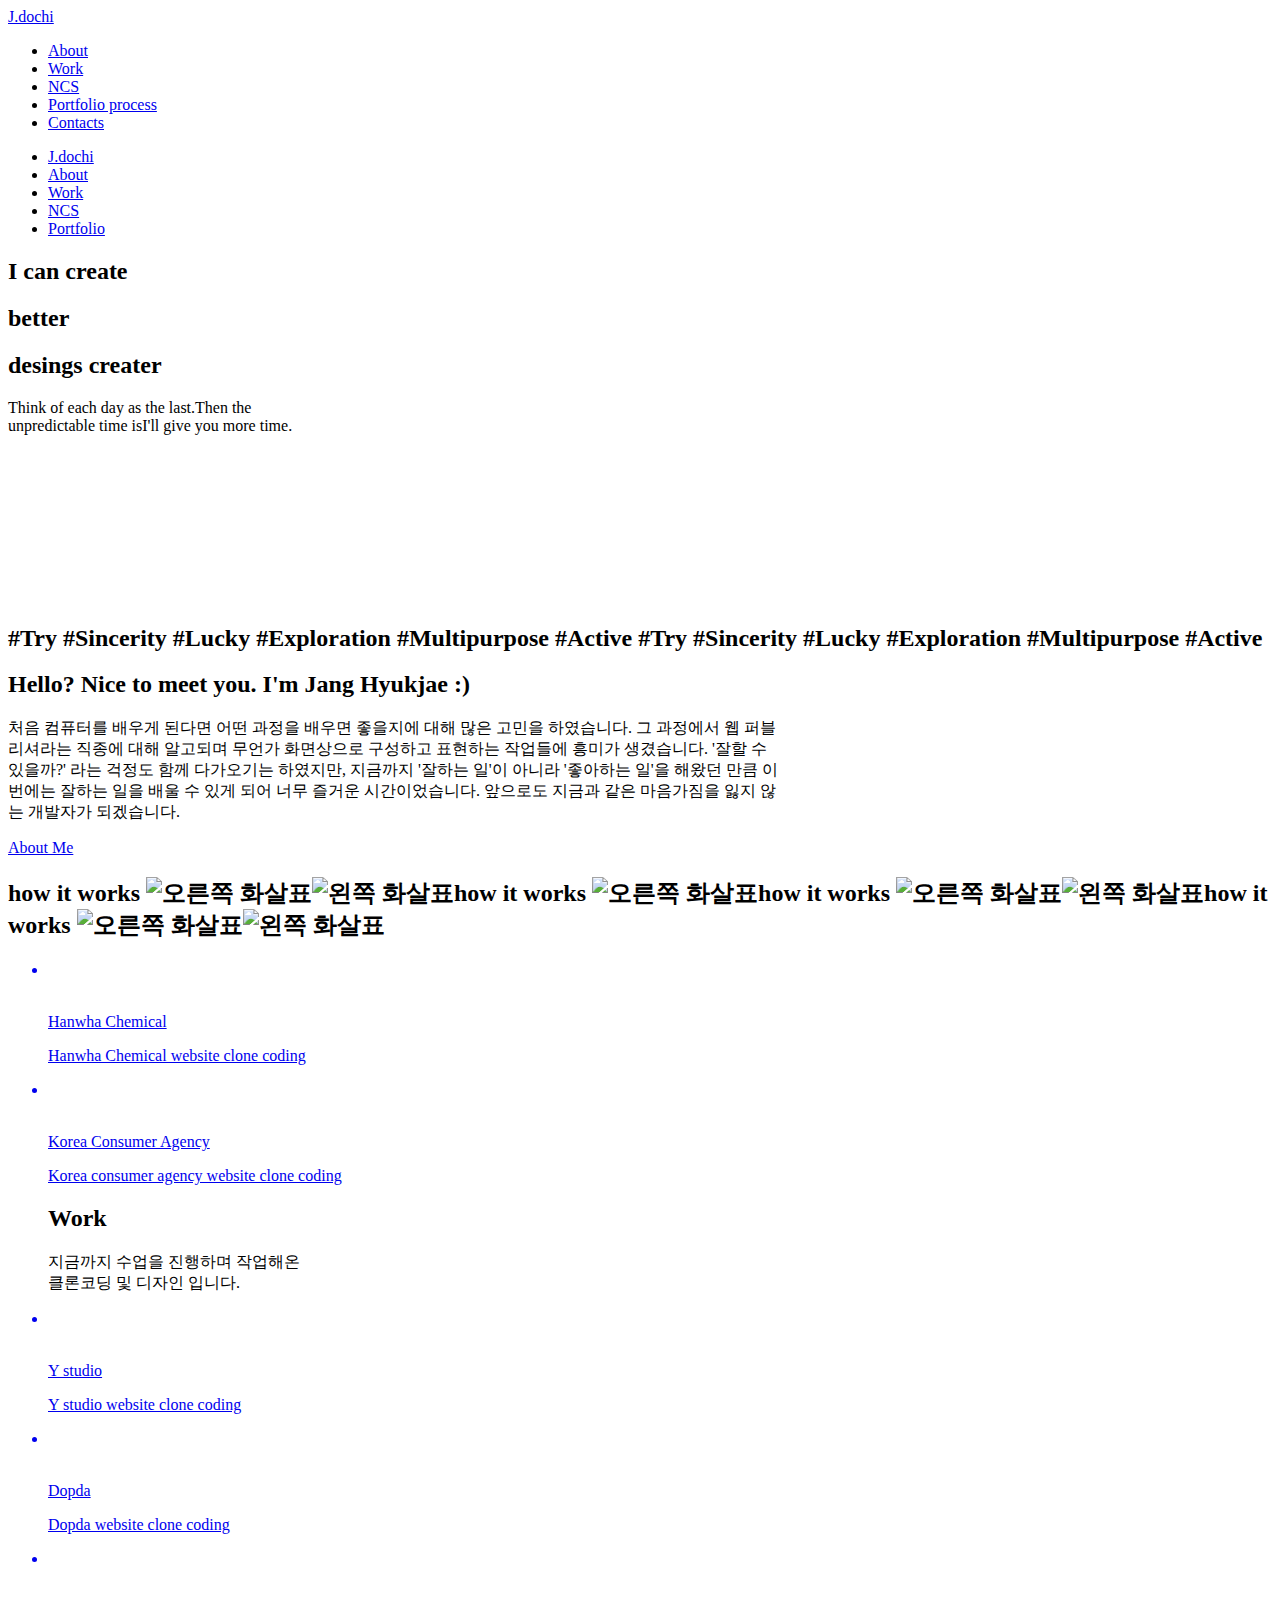
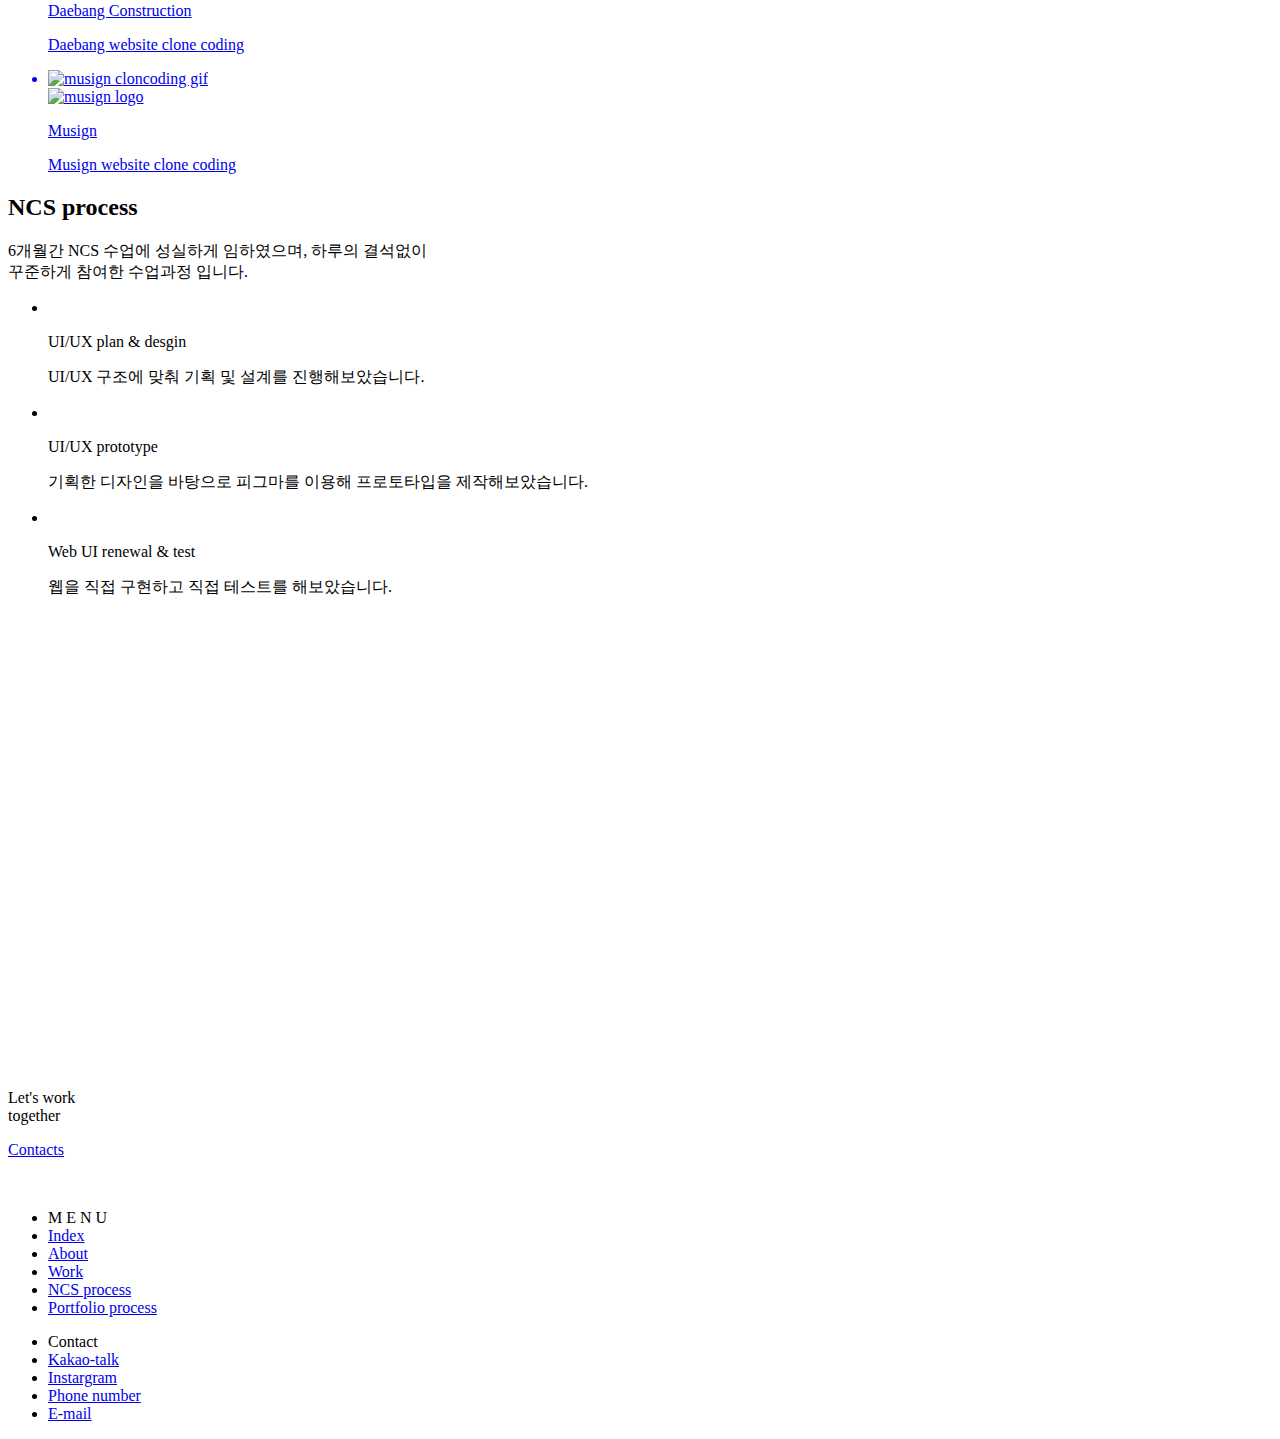
==== index.html @ d0643aab "Add files via upload" ====
<!DOCTYPE html>
<html lang="ko">
<head>
    <meta charset="UTF-8">
    <meta name="viewport" content="width=device-width, initial-scale=1.0">
    <title>Portfolio</title>
    <link rel="stylesheet" href="css/style.css">
    <link rel="stylesheet" href="https://cdn.linearicons.com/free/1.0.0/icon-font.min.css">
    <!-- js -->
    <script src="js/jquery-3.3.1.min.js"></script>
    <script src="js/plugin/jquery.simplyscroll.min.js"></script>
    <script src="js/plugin/scrolla.jquery.min.js"></script>
    <script src="js/plugin/splitting.min.js"></script>
    <script src="https://cdnjs.cloudflare.com/ajax/libs/gsap/3.11.1/gsap.min.js"></script>
    <script src="https://cdnjs.cloudflare.com/ajax/libs/gsap/3.11.1/ScrollTrigger.min.js"></script>
    <script src="https://cdn.jsdelivr.net/gh/studio-freight/lenis@1.0.0/bundled/lenis.js"></script>
      <!-- partial -->
      <script src="js/plugin/jquery.simplyscroll.min.js"></script>
      <script src="js/script.js"></script>
</head>
<body>
  <!-- visual -->
    <div class="wrap">
        <header>
            <div class="innerheader"><a href="#" class="menuOpen"><span class="lnr lnr-menu"></span></a></div>
            <div class="inner">
                <a href="index.html" class="logo">J.dochi</a>
                
                <nav class="gnb">
                    <ul>
                        <li><a href="about.html">About</a></li>
                        <li><a href="work.html">Work</a></li>
                        <li><a href="Ncs.html">NCS</a></li>
                        <li><a href="portfolio.html">Portfolio process</a></li>
                        <li><a href="#">Contacts</a></li>
                    </ul>
                </nav>
            </div>
            <nav class="gnb2">
                <a href="#" class="close"><span class="lnr lnr-cross"></span></a>
                <ul>
                    <li><a href="index.html">J.dochi</a></li>
                    <li><a href="about.html">About</a></li>
                    <li><a href="work.html">Work</a></li>
                    <li><a href="Ncs.html">NCS</a></li>
                    <li><a href="portfolio.html">Portfolio</a></li>
                </ul>
            </nav>
        </header>
        <section class="con01">
            <div class="left">
            <h2 class="tit en">I can cre<span>ate</span></h2>
            <h2 class="tit en">be<span>tter</span></h2>
            <h2 class="tit en">desings c<span >reater</span></h2>
        </div>

            <p class="txt">Think of each day as the last.Then the <br>
                unpredictable time isI'll give you more time.</p>
            

        </section>

        <section class="con02">
            <div class="videoWrap">
                <video autoplay="" muted="" loop="" playinline=""><source src="images/v-log.mp4" type="video/mp4">
                </video>
            </div>
            <div class="marquee">
                <div class="track">
                <h2 class="txt">#Try #Sincerity #Lucky #Exploration #Multipurpose #Active #Try #Sincerity #Lucky #Exploration #Multipurpose #Active</h2>
            </div>
            </div>
        </section>
        <section class="con03">
            <div class="inner">
                
                    <div class="bar"></div>
                    <h2 class="tit">Hello? Nice to meet you. I'm Jang Hyukjae :)</h2>
                    <p class="txtBox">
                        처음 컴퓨터를 배우게 된다면 어떤 과정을 배우면 좋을지에 대해 많은 고민을 하였습니다. 그 과정에서 웹 퍼블<br class="mo">
                        리셔라는 직종에 대해 알고되며 무언가 화면상으로 구성하고 표현하는 작업들에 흥미가 생겼습니다. '잘할 수 <br class="mo">
                        있을까?' 라는 걱정도 함께 다가오기는 하였지만, 지금까지 '잘하는 일'이 아니라 '좋아하는 일'을 해왔던 만큼 이<br class="mo">
                        번에는 잘하는 일을 배울 수 있게 되어 너무 즐거운 시간이었습니다. 앞으로도 지금과 같은 마음가짐을 잃지 않<br class="mo">
                        는 개발자가 되겠습니다.
                    </p>
                    <a href="about.html">
                        <p class="text">About Me</p>
                    </a>
                    <div class="marquee">
                        <div class="track">
                            <h2 class="txt2">how it works <img src="images/Vector-1.png" alt="오른쪽 화살표"><img src="images/Vector.png" alt="왼쪽 화살표">how it works <img src="images/Vector-1.png" alt="오른쪽 화살표"><img src="images/Vector.png" alt="">how it works <img src="images/Vector-1.png" alt="오른쪽 화살표"><img src="images/Vector.png" alt="왼쪽 화살표">how it works <img src="images/Vector-1.png" alt="오른쪽 화살표"><img src="images/Vector.png" alt="왼쪽 화살표"></h2>
                        </div>
                    </div>
            </div>
        </section>
        <section class="con04">
            <div class="inner">
                <div class="top">
                <ul class="list">
                    <a href="work.html">
                        <li>
                            <img src="/images/Hanwha.gif" alt="">
                        <div class="icon"><img src="images/Hanwha_logo.png" alt=""></div>
                        <div class="text">
                        <p class="txt">Hanwha Chemical</p>
                        <p class="txt2">Hanwha Chemical website clone coding</p>
                    </div>

                    </li>
                </a>
                    <a href="work.html">
                        <li>
                            <img src="images/Hankok.gif" alt="">
                        <div class="icon"><img src="images/Hankok_logo.png" alt=""></div>
                        <div class="text">
                        <p class="txt">Korea Consumer Agency</p>
                        <p class="txt2">Korea consumer agency website clone coding</p>
                    </div>
                    </li>
                </a>
                    <div class="Box">
                        <div class="bar"></div>
                        <h2 class="tit">Work</h2>
                        <p class="txtBox">지금까지 수업을 진행하며 작업해온<br> 
                            클론코딩 및 디자인 입니다.</p>
                        </div>
                </ul>
             
            </div>
            <div class="bottom">
                <ul class="list2">
                    <a href="work.html"><li>
                        <img src="images/ystudio.gif" alt="">
                        <div class="icon">
                            <img src="images/ystudio_logo.png" alt="">
                        </div>
                        <div class="text">
                        <p class="txt">Y studio</p>
                        <p class="txt2">Y studio website clone coding</p>
                    </div>
                    </li>
                </a>
                <a href="work.html">
                    <li>
                        <img src="images/dopda.gif" alt="">
                        <div class="icon">
                        <img src="images/Dopda_logo .png" alt="">
                    </div>
                        <div class="text">
                        <p class="txt">Dopda</p>
                        <p class="txt2">Dopda website clone coding</p>
                    </div>
                    </li>
                </a>
                <a href="work.html">
                    <li>
                        <img src="images/debang.gif" alt="">
                        <div class="icon">
                            <img src="images/대방_logo.png" alt="">
                        </div>
                        <div class="text">
                        <p class="txt">Daebang Construction</p>
                        <p class="txt2">Daebang website clone coding</p>
                    </div>
                    </li>
                </a>
                <a href="work.html">
                    <li>
                        <img src="images/musign.gif" alt="musign cloncoding gif">
                        <div class="icon">
                            <img src="images/Musign_logo .png" alt="musign logo">
                        </div>
                        <div class="text">
                        <p class="txt">Musign</p>
                        <p class="txt2">Musign website clone coding</p>
                    </div>
                    </li>
                </a>
                </ul>
            </div>
                </div>
        </section>
        <section class="con05">
            <div class="inner">
                <div class="left">
                    <div class="bar"></div>
                        <h2 class="tit">NCS process</h2>
                        <p class="txtBox">6개월간 NCS 수업에 성실하게 임하였으며,  하루의 결석없이<br> 
                            꾸준하게 참여한 수업과정 입니다.</p>
                </div>
                <div class="right">
                    <ul>
                        <li>
                            <a href="#"><img src="images/Ncs-mask.png" alt=""></a>
                            <div class="text">
                            <p class="txt">UI/UX plan & desgin</p>
                            <p class="txt2"> UI/UX 구조에 맞춰 기획 및 설계를 진행해보았습니다.</p>
                        </div>
                        </li>
                        <li>
                            <a href="#"><img src="images/ncs-mask2.png" alt=""></a>
                            <div class="text">
                            <p class="txt">UI/UX prototype</p>
                            <p class="txt2"> 기획한 디자인을 바탕으로 피그마를 이용해 프로토타입을 제작해보았습니다.</p>
                        </div>
                        </li>
                        <li>
                            <a href="#"><img src="images/ncs-mask3.png" alt=""></a>
                            <div class="text">
                            <p class="txt">Web UI renewal & test</p>
                            <p class="txt2"> 웹을 직접 구현하고 직접 테스트를 해보았습니다.</p>
                        </div>
                        </li>
                    </ul>
                </div>
            </div>
        </section>
        <footer>
            <div class="svgAni animate" data-animate="motion">
                <svg version="1.1" id="Layer_1" xmlns="http://www.w3.org/2000/svg" xmlns:xlink="http://www.w3.org/1999/xlink" x="0px" y="0px"
	 viewBox="0 0 1664 620" style="enable-background:new 0 0 1664 620;" xml:space="preserve">
<style type="text/css">
	#svgAni01{fill:none;stroke:#FFF;stroke-width:30;stroke-linecap:round;stroke-linejoin:round;}
	#svgAni02{fill:none;stroke:#fff;stroke-width:30;stroke-linecap:round;stroke-linejoin:round;}
	#svgAni03{fill:none;stroke:#fff;stroke-width:30;stroke-linecap:round;stroke-linejoin:round;}
	#svgAni04{fill:none;stroke:#fff;stroke-width:30;stroke-linecap:round;stroke-linejoin:round;}
</style>
<path id="svgAni01" d="M62.5,254.5c0,0-56-112,94-132s216.5,0,216.5,0S349,85,323,245s-98,343-171,334s-79-115-34-156s174-103,174-103
	"/>
<path id="svgAni02" d="M414,464c0,0,36,1,36,36s-38,38-38,38s-38-1-38-38S414,464,414,464z"/>
<path id="svgAni03" d="M715,320c0,0-122,1-121,137s130,16,130,16S874,206,831,65C792.1-62.7,729.6,319.4,718.2,392.6
	c-2.6,16.6-2.9,33.4-0.5,50c3.7,25.9,14.4,57.3,44.3,68.4c54,20,104.2-47,104.2-47S836,375,893,340s112,16,113,26s25.8,112-18.6,135
	s-73.8,22-104.1,0S839,418,849,379s94-82,136-47s46,82,45,90c-0.5,3.8,17.1-1.1,35.9-7.3c23.7-7.8,41.4-27.5,47.2-51.8
	c4.1-17.3,13.2-35.7,32.9-42.9c41-15,70,14,65,52s-4,26-4,26s20-100-50-75s-86,175-28,189s156-10,161-41s15-314,60-384s109-23,92,37
	s-76,188-109,203s-37,170-32,189s57-169,111-179c30.9-5.7,37.2,26.6,36.9,55.2c-0.2,18.8-3.4,37.4-9.1,55.3
	c-6.8,21.6-16.5,60.3-0.8,67.4c22,10,98-6,109-48s27.5-155,27.5-155L1548,527"/>
<path id="svgAni04" d="M1600,176c0,0,32.5,7,32.5,32.5c0,13.3-8.8,21.5-17.2,26.3c-11.3,6.5-25.2,6.9-36.4,0.4
	c-8.6-5-16.5-14.4-16.5-32.3C1562.4,164,1600,176,1600,176z"/>
</svg>
           </div>
            <div class="inner">
                
                <div class="box">
                    <div class="left">
                        <div class="box1">
                            <div class="bar"></div>
                            <div class="tit">Let's work<br>
                            together</div>
                            <a href="#">
                                <p class="text">
                                Contacts
                            </p>
                        </a>
                        </div>
                        <div class="box2">
                            <p class="img">
                            <img src="images/Qrmark.png" alt="">
                        </p>
                        </div>
                    </div>
                    <div class="right">
                        <div class="list">
                            <ul class="box1">
                                <li>M E N U</li>
                                <li><a href="index.html">Index</a></li>
                                <li><a href="about.html">About</a></li>
                                <li><a href="work.html">Work</a></li>
                                <li><a href="Ncs.html">NCS process</a></li>
                                <li><a href="#">Portfolio process</a></li>
                                
                            </ul>
                            <ul class="box2">
                                <li>Contact</li>
                                <li><a href="#">Kakao-talk</a></li>
                                <li><a href="#">Instargram</a></li>
                                <li><a href="#">Phone number</a></li>
                                <li><a href="#">E-mail</a></li>
                            </ul>
                        </div>
                    </div>
                </div>
                
            </div>
            <a href="#top" class="goTop"><span class="lnr lnr-arrow-up"></span></a>
        </footer>
    </div>
</html>
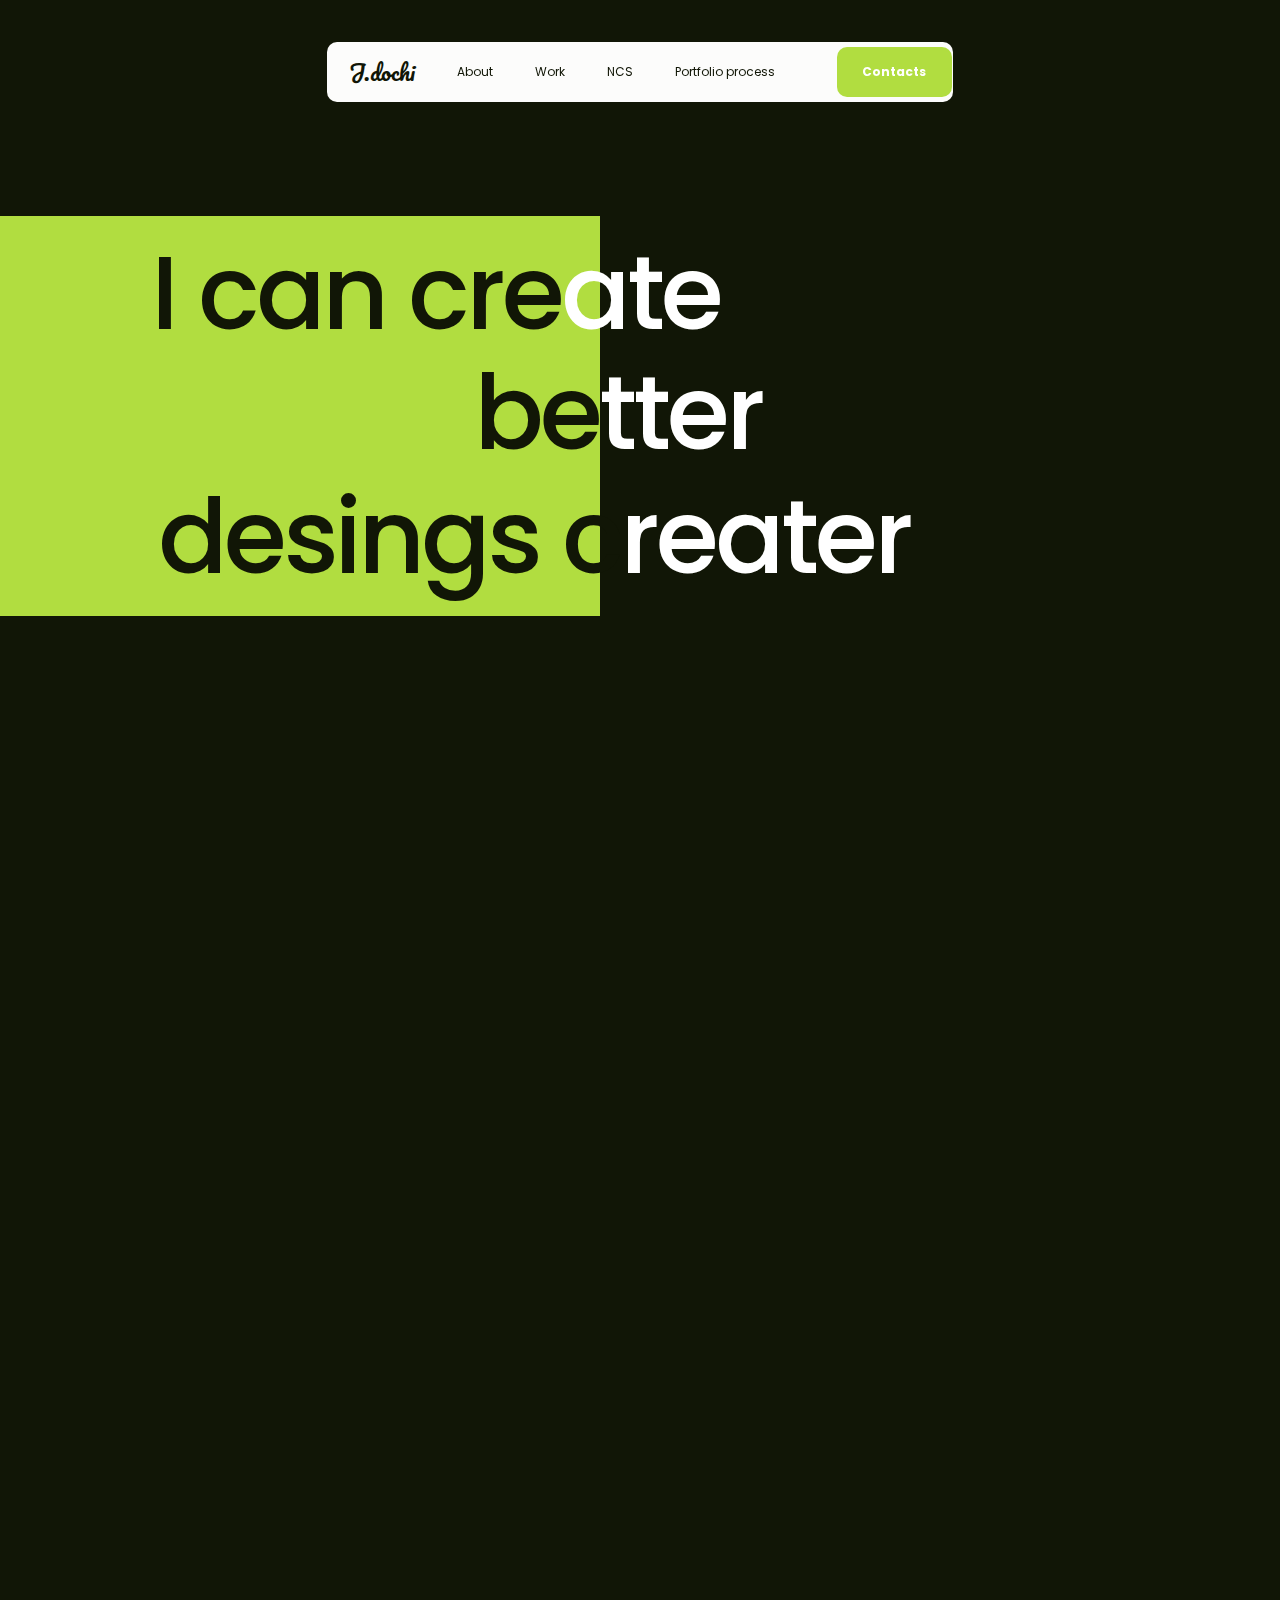
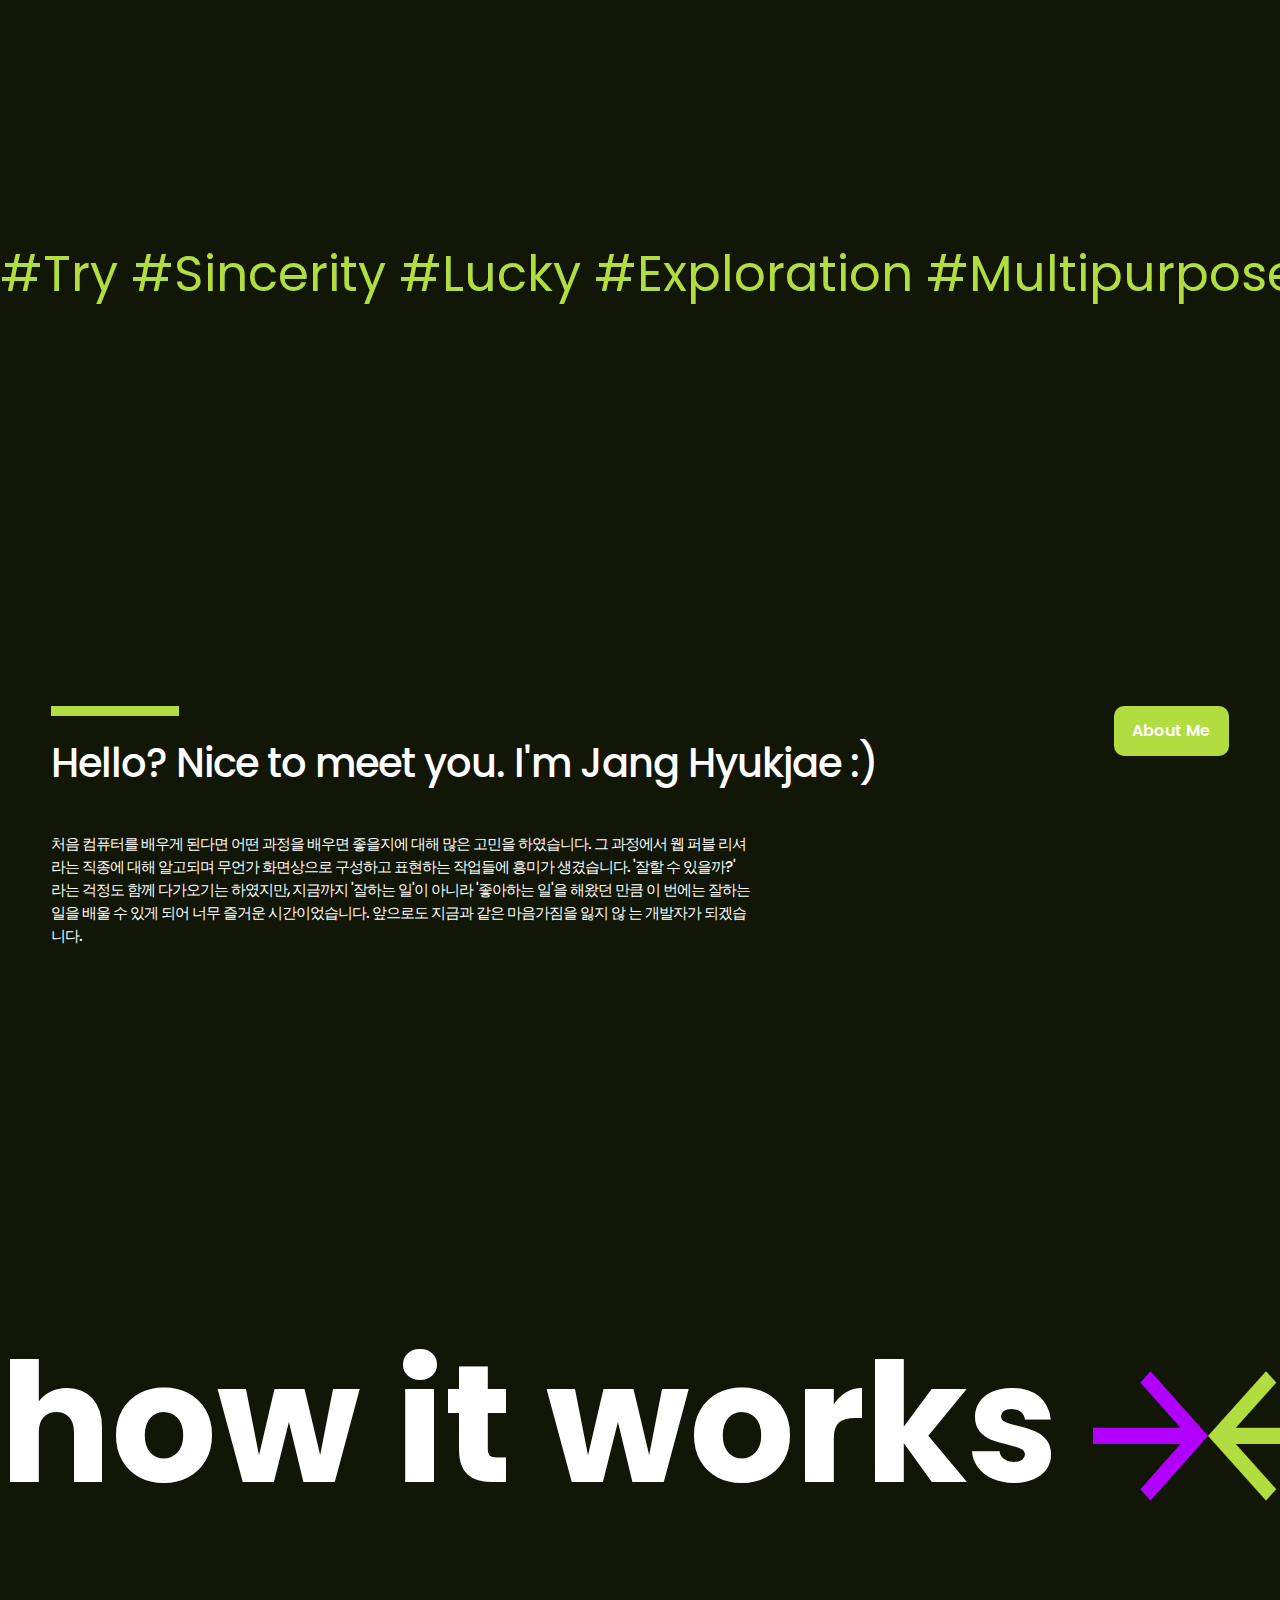
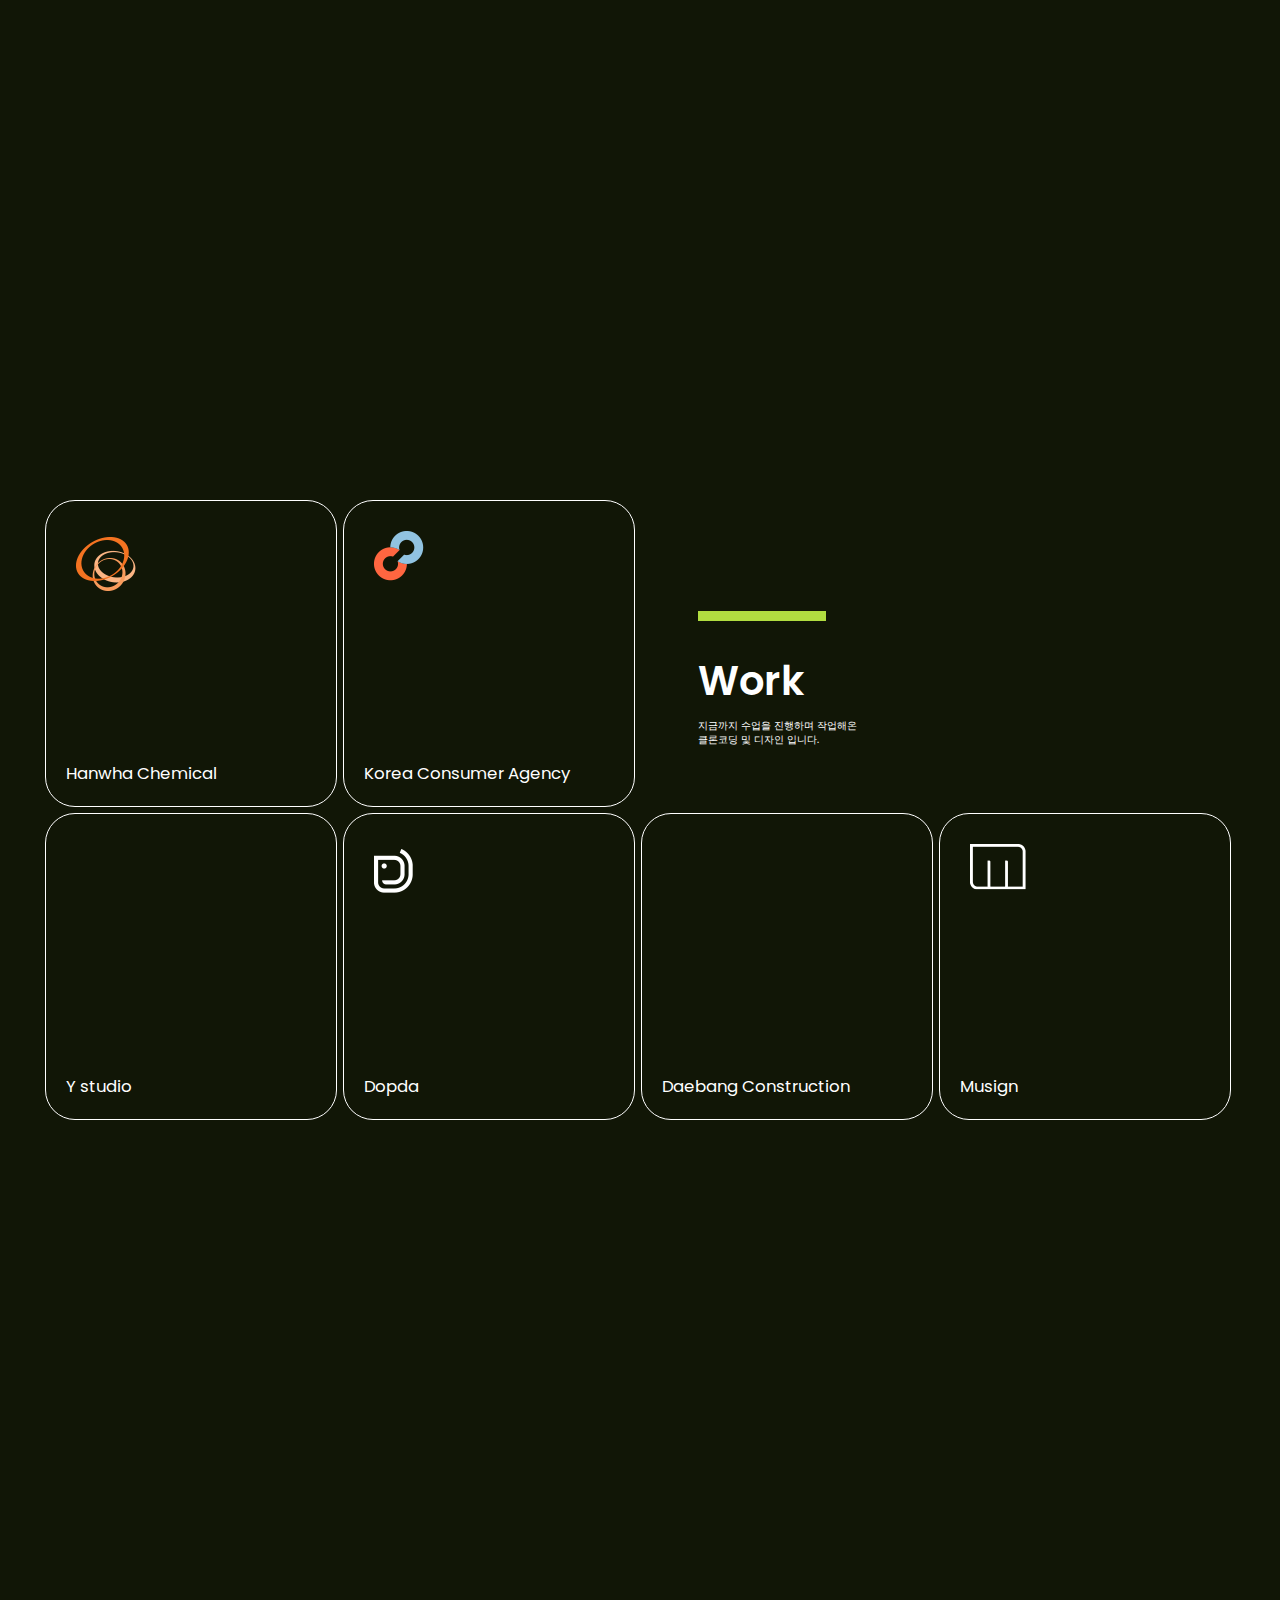
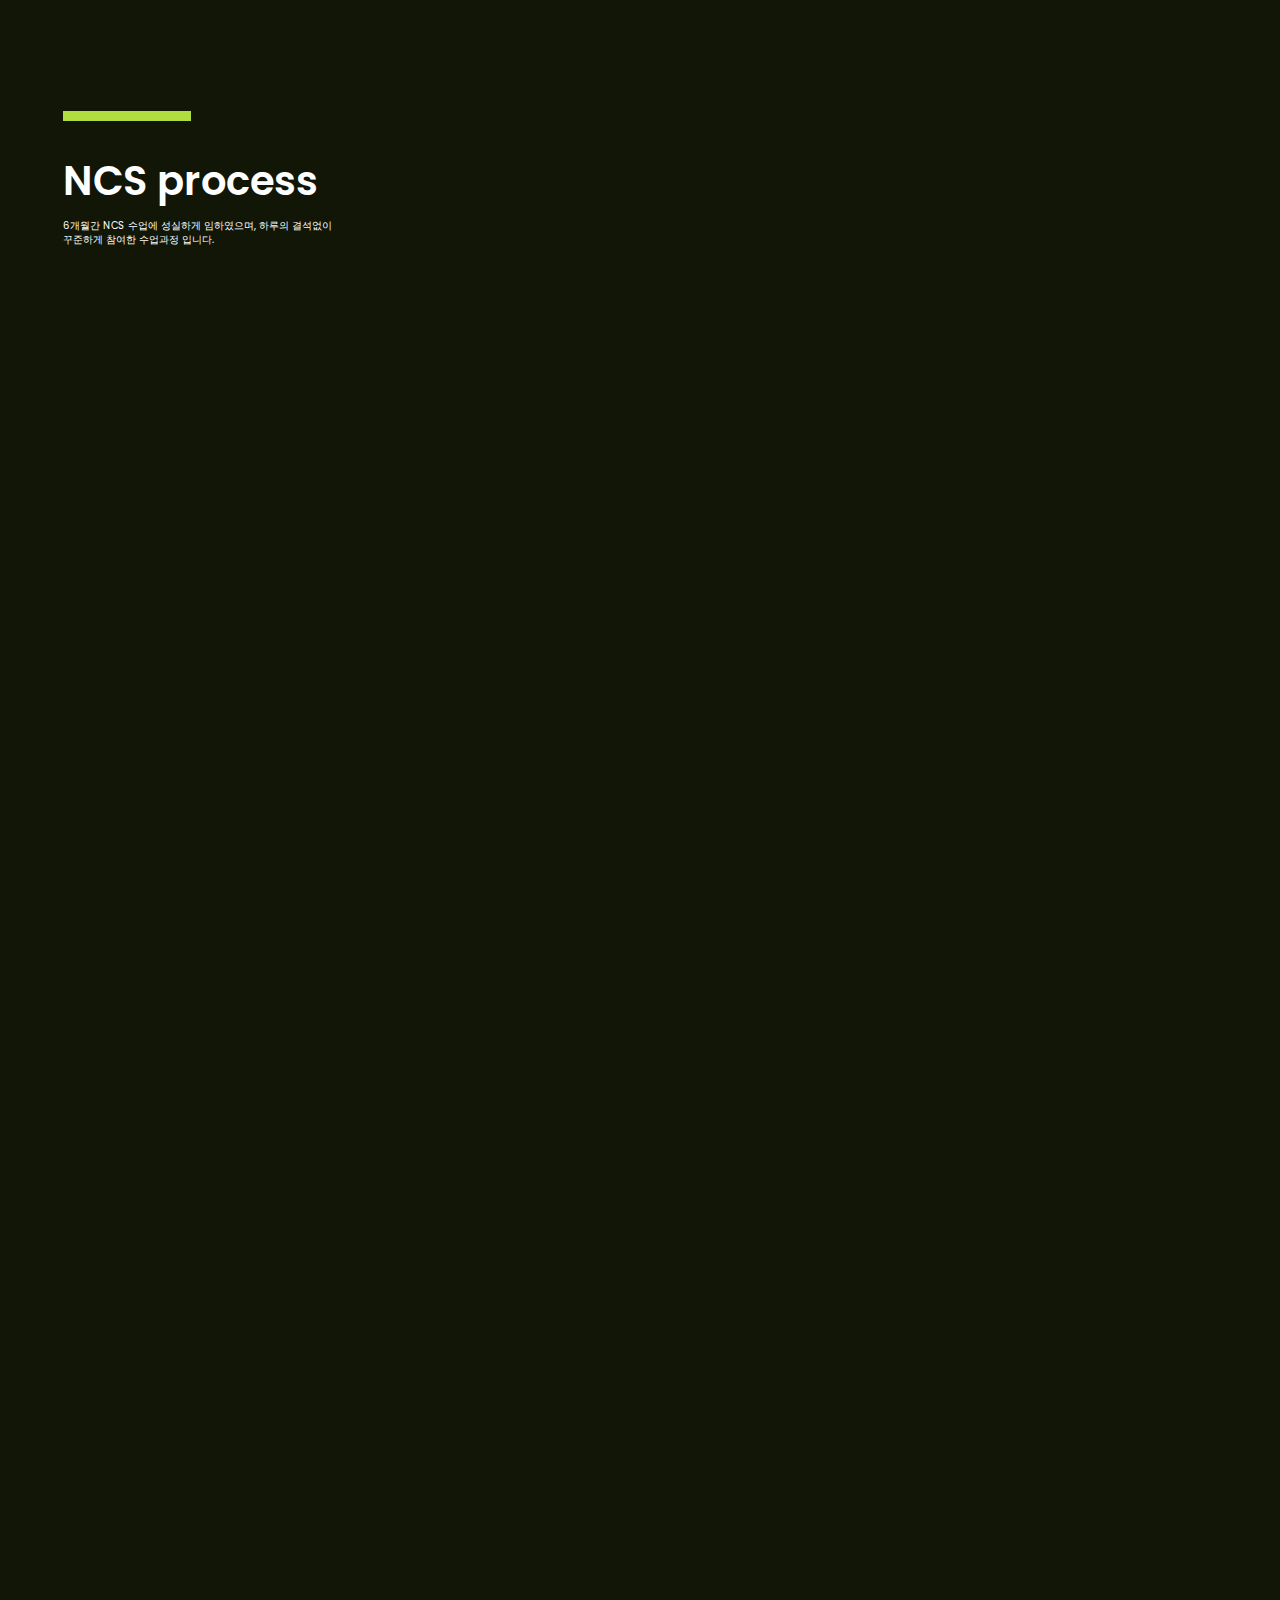
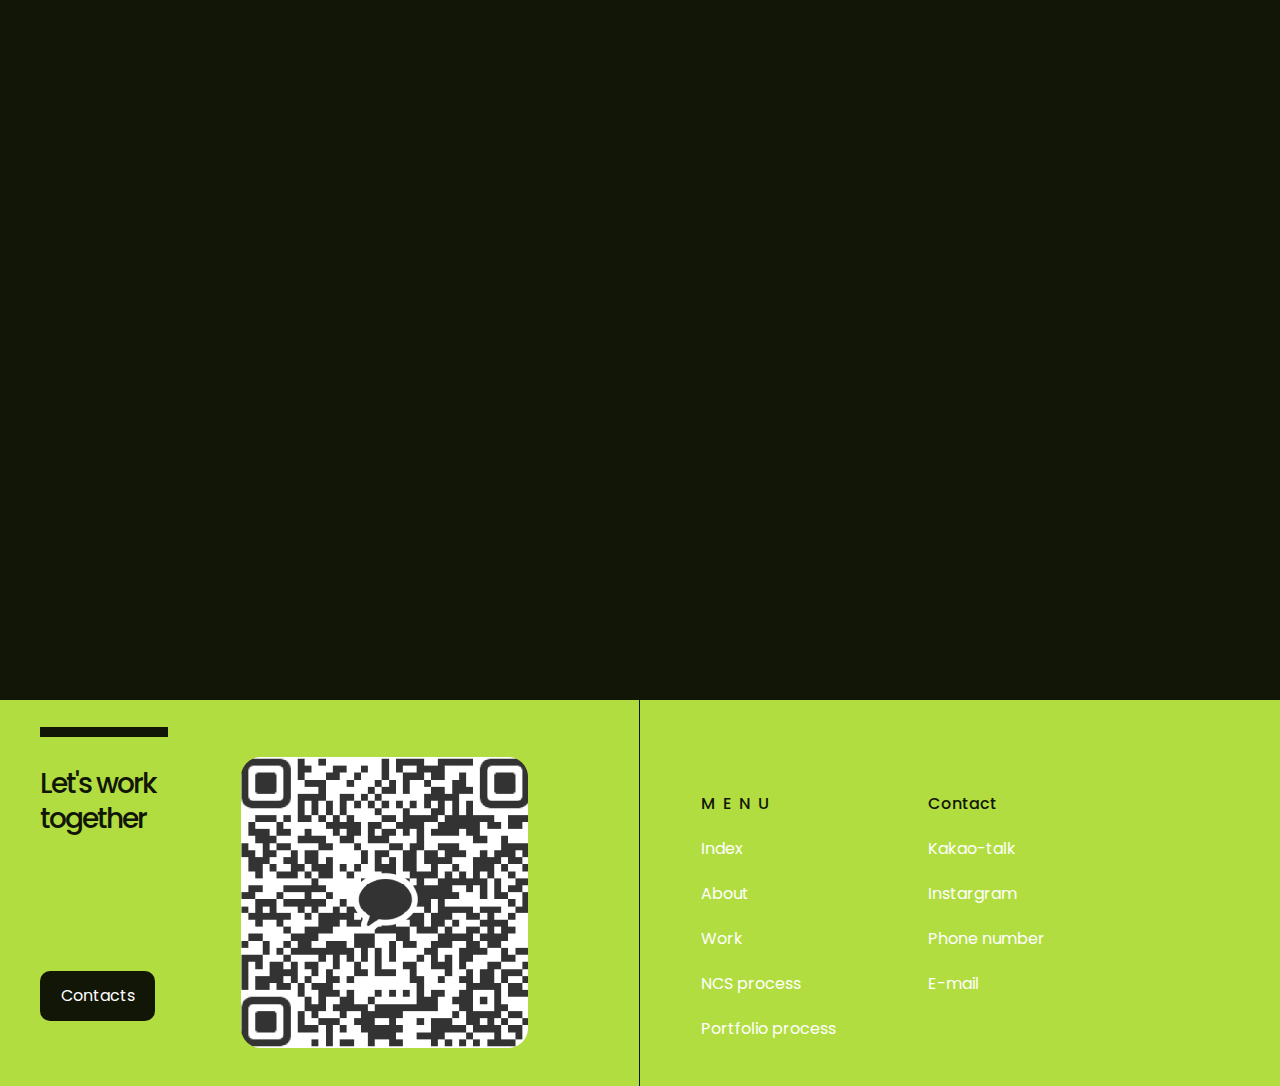
==== commit e6561190: "Update index.html" ====
--- a/index.html
+++ b/index.html
@@ -62,7 +62,7 @@
 
         <section class="con02">
             <div class="videoWrap">
-                <video autoplay="" muted="" loop="" playinline=""><source src="images/v-log.mp4" type="video/mp4">
+                <video autoplay="" muted="" loop="" playinline=""><source src="https://jdochi3.dothome.co.kr/Portfolio/index.html#" type="video/mp4">
                 </video>
             </div>
             <div class="marquee">
@@ -284,4 +284,4 @@
             <a href="#top" class="goTop"><span class="lnr lnr-arrow-up"></span></a>
         </footer>
     </div>
-</html>+</html>
--- a/css/style.css
+++ b/css/style.css
@@ -0,0 +1,474 @@
+@charset "utf-8"
+@import url('https://fonts.googleapis.com/css2?family=Poppins:wght@300;400;500;600;700;800&display=swap');
+@import url('https://fonts.googleapis.com/css2?family=Pacifico&family=Poppins:wght@300;400;500;600;700&display=swap');
+
+
+/* reset */
+* {margin: 0;padding: 0; box-sizing: border-box;}
+html, body, div, span, applet, object, iframe, h1, h2, h3, h4, h5, h6, p, blockquote, pre, a, abbr, acronym, address, big, cite, code, del, dfn, em, font, img, ins, kbd, q, s, samp, small, strike, strong, sub, sup, tt, var, b, u, i, center, dl, dt, dd, ol, ul, li, fieldset, form, label, legend, table, tbody, tfoot, thead, tr, th, td{margin:0;padding:0;}
+a {color: inherit; text-decoration: inherit;}
+li {list-style: none;}
+address, em, i {font-style: normal;}
+button {background: none; border: none;}
+button:focus {outline:none;}
+a:focus {outline:none}
+img {vertical-align: middle;}
+
+/* header */
+
+body{font-family: 'Poppins', sans-serif; color:#111606;}
+.wrap {width: 100%;  overflow: hidden; background: #111606; z-index: 1;}
+
+/* header */
+header {width: 100%; position: fixed; z-index: 100;}
+header .inner {width: 626px; margin: 0 auto; height: 60px; line-height: 60px; margin-top: 42px; background: #FCFCFB; border-radius: 10px;  display: flex; justify-content: center; align-items: center; z-index: 3;}
+header .inner .logo {padding-left: 20px; font-family: 'Pacifico',cursive; font-size: 22px;}
+.gnb ul {display: flex; justify-content: space-between;  overflow: hidden;}
+.gnb ul li {padding-left: 42px; font-size: 12px; font-weight: medium; color: #111606;}
+.gnb ul li:last-child { display: flex;
+    justify-content: center; align-items: center; color:#fff; font-size: 12px; font-weight: 700; letter-spacing: -6;}
+.gnb ul li:last-child a{display: block;  width: 115px; height: 50px; border-radius: 10px; background: #B1DD40;  display: flex;
+    justify-content: center;align-items: center; margin-left: 20px;}
+.gnb2 {display: none;}
+
+/* con01 */
+.con01 {width: 100%; height: 100vh; position: relative; }
+.con01 .left {position: absolute; width: 900px; height: 600px; background: #B1DD40; top: 24%; }
+.con01 .left h2 span {color: #Fff;}
+.con01 .left h2 { position: absolute; font-size: 154px; font-weight: 500; letter-spacing: -4px;}
+.con01 .left h2:nth-child(1) {top: 0%; right: -20%;}
+.con01 .left h2:nth-child(2) {top: 30%; right: -27%;}
+.con01 .left h2:nth-child(3) {top: 61%; right: -51.6%;}
+.con01 .txt {position: absolute; top: 50%; right: 18%; color: #fff;}
+
+/* con02 */
+
+.con02 {width: 100%; height: 100vh; position: relative; margin-top: 200px;}
+.con02 .videoWrap {align-items: center}
+.con02 .videoWrap video {width: 1800px; height: 880px; object-fit: cover; position: absolute; left: 2%; top: 0;}
+.con02 .txt {color:#b1dd40; width: 100vw; font-size: 50px; font-weight: 400;}
+
+
+
+.con02 .marquee {
+    position: absolute;
+    bottom: -10%; /* 텍스트를 비디오 아래로 옮깁니다. */
+    left: 0; /* 왼쪽 정렬 */
+    width: 100vw;
+    max-width: 100%;
+    height: 200px;
+    overflow-x: hidden;
+}
+
+
+
+.track {
+    position: relative; /* 상대 위치 설정 */
+    white-space: nowrap;
+    will-change: transform;
+    animation: marquee 10s linear infinite;
+}
+
+@keyframes marquee {
+    from { transform: translate(0, 0%); }
+    to { transform: translateX(-50%); }
+}
+
+
+/* con03 */
+.con03 {width: 100%; height: 100vh;}
+.con03 .inner {width: 100%; height: 100%; position: relative;}
+.con03 .inner .bar{position: absolute; width:128px; height: 10px; background: #B1DD40; left: 4%; top: 34%;}
+.con03 .inner .tit {position: absolute; font-size: 60px; letter-spacing: -4px; color: #fff; left: 4%; top: 37%; font-weight: 500;}
+.con03 .inner .txtBox {position: absolute; font-size: 23px; letter-spacing: -2px; color: #fff ; left: 4%; top: 48%; font-weight: 500;}
+
+.con03 .inner a {display: block; position: absolute; width: 115px; height: 50px; background: #B1DD40; right: 4%; top: 34%; border-radius: 10px;}
+.con03 .inner a .text {color:#fff; line-height: 50px; text-align: center; font-weight: 600;}
+.con03 .inner .marquee .track .txt2 {font-size: 248px; color: #fff;}
+
+.con03 .marquee {
+    position: absolute;
+    /* 원하는 위치로 조절하세요 */
+    top: 100%; /* 예: 상단에서 절반 정도 아래로 */
+    left: 0; /* 왼쪽 정렬 */
+    width: 100vw;
+    max-width: 100%;
+    height: 400px;
+    overflow-x: hidden;
+}
+
+/* con04 */
+.con04 {width: 100%; height: 100vh; margin-top: 800px;}
+.con04 .inner {width: 100%;}
+.con04 .inner .top {width: 100%; margin-left: 67px; position: relative;}
+.con04 .inner .top .list {display: flex;}
+.con04 .inner .top .list li {position: relative; width: 442px; height: 457px; border: solid #fff 1px; border-radius: 30px; overflow: hidden;}
+.con04 .inner .top .list li .icon {margin-top: 30px; margin-left: 30px;}
+.con04 .inner .top .list li .text {position: absolute; bottom: 30px; left: 30px;}
+
+
+.con04 .inner .top .list a {display: block;}
+.con04 .inner .top .list a:nth-child(2) {margin-left: 6px;}
+.con04 .inner .top .list .text .txt {font-size: 30px; color: #fff;}
+.con04 .inner .top .list .text .txt2 {font-size: 15px; color: #fff; margin-top: 6px;}
+
+
+
+/* hover */
+
+.con04 .inner .top .list li > img {width: 100%; position: absolute; top: 50%; left: 50%; transform: translate(-50%, -50%); opacity: 0; transition: all 1s; filter: brightness(80%);}
+.con04 .inner .bottom .list2 li > img {width: 100%; position: absolute; top: 50%; left: 50%; transform: translate(-50%, -50%);opacity: 0; transition: all 1s; filter: brightness(80%);}
+
+.con04 .inner .top .list a:hover li > img {opacity: 1; transition: all 1s;}
+.con04 .inner .bottom .list2 a:hover li > img {opacity: 1; transition: all 1s;}
+
+
+.con04 .inner .top .list .Box {height: 187px; width: 442px;}
+.con04 .inner .top .list .Box .bar {width:128px; height: 10px; background: #B1DD40; margin-top: 111px; margin-left: 63px;}
+.con04 .inner .top .list .Box .tit {font-size: 60px; color: #fff; font-weight: 600; margin-left: 63px; margin-top: 30px;}
+.con04 .inner .top .list .Box .txtBox {font-size: 15px; color: #fff; font-weight: 400; margin-left: 63px; margin-top: 8px;}
+
+
+.con04 .inner .bottom {width: 100%; margin-left: 67px; position: relative;}
+.con04 .inner .bottom .list2 {display: flex; margin-top: 6px;}
+.con04 .inner .bottom .list2 li {position: relative; width: 442px; height: 457px; border: solid #fff 1px; border-radius: 30px; overflow: hidden;}
+.con04 .inner .bottom .list2 a {display: block;}
+.con04 .inner .bottom .list2 li .icon{margin-top: 30px; margin-left: 30px;}
+
+
+.con04 .inner .bottom .list2 a:nth-child(2) {margin-left:6px}
+.con04 .inner .bottom .list2 a:nth-child(3) {margin-left:6px}
+.con04 .inner .bottom .list2 a:nth-child(4) {margin-left:6px}
+
+.con04 .inner .bottom .list2 li .text {position: absolute; bottom: 30px; left: 30px;}
+.con04 .inner .bottom .list2 li .txt {font-size: 30px; color: #fff; text}
+.con04 .inner .bottom .list2 li .txt2 {font-size: 15px; color: #fff; margin-top: 6px;}
+
+
+/* con05 */
+.con05 {width: 100%; height: 100vh; margin-top: 200px;}
+.con05 .inner {width: 100%; display: flex;}
+.con05 .inner .left {width: 30%;}
+.con05 .inner .left .bar {width:128px; height: 10px; background: #B1DD40; margin-top: 111px; margin-left: 63px;}
+.con05 .inner .left .tit {font-size: 60px; color: #fff; font-weight: 600; margin-left: 63px; margin-top: 30px;}
+.con05 .inner .left .txtBox {font-size: 15px; color: #fff; font-weight: 400; margin-left: 63px; margin-top: 8px;}
+.con05 .inner .right {width: 70%; margin-left: 344px;}
+.con05 .inner .right ul li {position: relative; width: 1075px; animation-name: ani1; animation-duration: 0.8s;}
+.con05 .inner .right ul li:nth-child(2) {margin-top: 24px;}
+.con05 .inner .right ul li:nth-child(3) {margin-top: 24px;}
+.con05 .inner .right ul li .text {position: absolute; bottom: 30px; left: 30px;}
+.con05 .inner .right ul li .txt {font-size: 30px; color: #fff; text-align: left;}
+.con05 .inner .right ul li .txt2 {font-size: 15px; color: #fff; margin-top: 6px; text-align: left;}
+.con05 .inner .right ul li img {width: 100%;}
+/* ani */
+@keyframes ani1{
+    0% {transform: translate(50%);}
+    30%{transform: translate(50%);}
+    
+}
+
+footer {width: 100%;  margin-top: 1400px; position: relative;}
+footer .inner {position: relative; width: 100%; height: 100%; z-index: 10; }
+footer .svgAni {position: absolute;  z-index: 2; width: 90%; bottom: 45%; right: 50%; transform: translateX(50%);}
+
+
+
+/* svg motion ver-2*/
+.svgAni.motion #svgAni01 {stroke-dasharray: 1353; stroke-dashoffset: 1353; animation: ani1 .5s linear 0s forwards;}
+.svgAni.motion #svgAni02{stroke-dasharray: 237; stroke-dashoffset: 237; animation: ani2 .1s linear 0.3s forwards;}
+.svgAni.motion #svgAni03 {stroke-dasharray: 5134; stroke-dashoffset: 5134; animation: ani3 2s linear 1.0s forwards;}
+.svgAni.motion #svgAni04 {stroke-dasharray: 215; stroke-dashoffset: 215; animation: ani4 .4s linear 3s forwards;}
+
+
+@keyframes ani1 {
+    0%{stroke-dashoffset: 1353;}
+    100%{stroke-dashoffset: 0;}
+}
+@keyframes ani2 {
+    0%{stroke-dashoffset: 237;}
+    100%{stroke-dashoffset: 0;}
+}
+@keyframes ani3 {
+    0%{stroke-dashoffset: 5134;}
+    100%{stroke-dashoffset: 0;}
+}
+@keyframes ani4 {
+    0%{stroke-dashoffset: 215;}
+    100%{stroke-dashoffset: 0;}
+}
+
+
+
+
+/* footer */
+
+footer .inner .box {width: 100%; height: 386px; background: #B1DD40;  display: flex; z-index: 3; position: relative;}
+footer .inner .box .left{width: 50%; display: flex; justify-content: space-between; border-right: 1px solid #111606; }
+footer .inner .box .left .img {padding-right: 166px;}
+footer .inner .box .left .box1 .bar {width:128px; height: 10px; background: #111606; margin-top: 27px; margin-left: 60px;}
+footer .inner .box .left .box1 .tit {font-size: 42px; font-weight: 500; letter-spacing: -5px; margin-left: 60px; margin-top: 30px; line-height: 52px;}
+footer .inner .box .left .box1 a {display: block; margin-left: 60px; width: 115px; height: 50px; background: #111606; border-radius: 10px; margin-top: 135px;}
+footer .inner .box .left .box1 a .text {color: #fff; line-height: 50px; text-align: center;}
+footer .inner .box .left .box2 .img {margin-top: 57px; }
+
+
+footer .inner .box .right{width: 50%; }
+footer .inner .box .right .list {display: flex; justify-content: space-between; margin-top: 91px;}
+footer .inner .box .right .box1 {margin-left: 61px; width: 50%;}
+
+footer .inner .box .right .box1 li {margin-top: 20px; color: #fff;}
+footer .inner .box .right .box1 li:nth-child(1){color: #111606; letter-spacing: 2px; margin-top: 0; font-weight: 500;}
+
+footer .inner .box .right .box2 {margin-right: 323px; width: 30%;}
+footer .inner .box .right .box2 li {margin-top: 20px; color: #Fff;}
+footer .inner .box .right .box2 li:nth-child(1){color: #111606; margin-top: 0; font-weight: 500;}
+footer .inner .box .left .box2 .img img {width: 100%; }
+
+footer .goTop {right: 50px; bottom:30px; font-size: 55px; position: absolute; z-index: 11; color: #fff;}
+
+
+
+
+
+/* 반응형 */
+
+@media screen and (max-width:1799px) {
+
+    .con01 .txt {display: none;}
+
+    .con02 .videoWrap {max-width: 93.750vw;}
+    .con02 .videoWrap video {max-width: 93.750vw; height: auto;}
+
+    .con04 .inner .top {margin-left: 3.490vw;}
+    .con04 .inner .top .list li {width: 392px; height: 407px;}
+    
+    .con04 .inner .bottom {margin-left: 3.490vw;}
+    .con04 .inner .bottom .list2 li {width: 392px; height: 407px;}
+    
+    .con05 .inner .right ul li {position: relative; width: 975px;}
+
+    
+    footer .inner .box .left .box1 .bar {margin-left: 3.125vw;}
+    footer .inner .box .left .box1 a {margin-left: 3.125vw;}
+    footer .inner .box .left .box1 .tit {font-size: 2.188vw;  margin-left: 3.125vw; letter-spacing: -2px; line-height: 2.708vw;}
+    footer .inner .box .right .box2 {margin-right: 16.823vw;}
+    footer .inner .box .left .img {padding-right: 8.646vw;}
+    
+}
+
+@media screen and (max-width:1450px) {
+
+    .con02 .videoWrap {max-width: 93.750vw;}
+    .con02 .videoWrap video {max-width: 93.750vw; height: auto;}
+    .con02 .marquee {bottom:-14%}
+
+    
+    .con03 .inner .tit {font-size: 3.125vw;}
+    .con03 .inner .txtBox {font-size: 1.198vw;}
+    .con03 .inner .marquee .track .txt2 {font-size: 12.917vw;}
+    .con03 .inner .marquee .track .txt2 img {width: 9.010vw;}
+
+    .con04 .inner .top .list .Box .tit {font-size: 3.125vw;}
+    .con04 .inner .top .list .Box .txtBox {font-size: 0.781vw;}
+    .con04 .inner .top .list li {width: 292px; height: 307px;}
+    .con04 .inner .top .list li .text {bottom: 20px; left: 20px;}
+    
+    .con04 .inner .top .list .text .txt {font-size: 1.3vw;}
+    
+    .con04 .inner .top .list .text .txt2{display: none;}
+    
+    .con04 .inner .bottom .list2 .text .txt {font-size: 1.3vw;}
+    .con04 .inner .bottom .list2 .text .txt2{display: none;}
+    .con04 .inner .bottom .list2 li {width: 292px; height: 307px;}
+    .con04 .inner .bottom .list2 li .text {bottom: 20px; left: 20px;}
+
+
+
+    .con05 .inner .right ul li {width: 52vw;}
+    .con05 .inner .left .tit {font-size: 3.125vw;}
+    .con05 .inner .left .txtBox {font-size: 0.781vw;}
+    .con05 .inner .right ul li .txt {font-size: 1.563vw;}
+    .con05 .inner .right ul li .txt2 {display: none;}
+
+
+
+
+}
+
+@media screen and (max-width:1399px) {
+    .con01 .left h2{font-size: 8.021vw;}
+    .con01 .left {width: 46.875vw; height: 31.250vw;}
+
+    .con02 .marquee {bottom:-4%}
+
+    .con03 .inner .tit {letter-spacing: -1px;}
+    .con03 .inner .txtBox {letter-spacing: -1px; width: 700px;}
+    .con03 .inner .txtBox .mo {display: none;}
+    .con05 .inner .right {width: 50%; margin-left: 16.917vw;}
+    .con05 .inner .right ul li .text {bottom:1.563vw; left: 1.563vw;}
+
+    
+}
+
+
+
+@media screen and (max-width:1199px) {
+    .con02 .marquee {bottom: 6%}
+}
+
+@media screen and (max-width:1099px) {
+    .con04 .inner .bottom .list2 li {width: 242px; height: 257px;}
+    .con04 .inner .top .list li {width: 242px; height: 257px;}
+
+}
+
+
+@media screen and (max-width:999px) {
+    .con02 .marquee {bottom: 18%}
+}
+
+@media screen and (max-width:949px) {
+    .con02 .marquee {bottom: 18%}
+    .con03 .inner .bar {width: 98px; height: 8px;}
+    .con03 .inner .txtBox {top:42%;}
+
+    .con04 .inner .bottom .list2 li {width: 192px; height: 207px;}
+    .con04 .inner .top .list li {width: 192px; height: 207px;}
+    .con04 .inner .top .list .Box .bar {margin-top: 5.781vw; margin-left: 3.281vw; width: 98px; height: 8px;}
+    .con04 .inner .top .list .Box .tit {margin-left: 3.281vw; margin-top: 3.281vw;}
+    .con04 .inner .top .list .Box .txtBox {display: none;}
+    .con04 .inner .top .list li .icon {margin-top: 1.563vw; margin-left: 1.563vw;}
+    .con04 .inner .bottom .list2 li .icon {margin-top: 1.563vw; margin-left: 1.563vw;}
+
+
+    .con05 .inner .right {width: 30%; margin-left: 16.917vw;}
+    .con05 .inner .left .bar {width: 98px; height: 8px;}
+    .con05 .inner .left .txtBox {display: none;}
+
+    footer .inner .box .left {width: 25%; border: none;}
+    footer .inner .box .left .box1 .bar {width: 98px; height: 8px;}
+    footer .inner .box .left .box1 .tit {margin-top: 1.563vw;}
+    footer .inner .box .left .box2 .img {display: none;}
+    footer .inner .box {height: 286px;}
+    footer .inner .box .right .list {margin-top: 4.740vw;}
+    footer .inner .box .right .box1 li {margin-top: 1.042vw; }
+    footer .inner .box .right .box2 li {margin-top: 1.042vw; }
+    footer .inner .box .right .box2 {margin-right: -8.177vw}
+    footer .inner .box .left .box1 a {margin-top: 80px; }
+  
+}
+
+@media screen and (max-width:769px) {
+    header .inner {width: 497px; height: 50px;}
+    header .inner .logo {padding-left: 5px; font-size: 18px;}
+    .gnb ul li {padding-left: 22px;}
+    .gnb ul li:last-child a {height: 45px; width: 112px; margin-left: 5px;}
+
+    .con04 .inner .bottom .list2 {margin-top: 0.313vw;}
+    .con04 .inner .bottom .list2 li {width: 142px; height: 157px;}
+    .con04 .inner .top .list .Box {height: 9.740vw;}
+    .con04 .inner .top .list .Box .tit {margin-top: 1.281vw;}
+    .con04 .inner .top .list li {width: 142px; height: 157px;}
+    .con04 .inner .top .list .Box {height: 148px;}
+
+    footer .svgAni {bottom: 70%;}
+
+    footer .inner .box .left .box1 .tit {font-size: 3vw;}
+}
+
+@media screen and (max-width:499px) {
+    header .inner {width: 397px; height: 40px;}
+    header .inner .logo {padding-left: 20px; font-size: 15px;}
+    .gnb ul li {padding-left: 10px; font-size: 11px;}
+    .gnb ul li:last-child a {height: 36px; width: 78px; margin-left: 20px; font-size: 10px; font-weight: 400;}
+    .con01 .txt  {display: block; font-size: 17px; top: 57%;
+        right: 12%;}
+
+    .con01 .left h2:nth-child(1) {right: -22%;}
+    .con01 .left h2:nth-child(2) {right: -21%;}
+    .con01 .left h2:nth-child(3) {right: -39.6%;;}
+    
+    .con02 .marquee {bottom: 35%;}
+    .con02 .txt {font-size: 30px;}
+
+    .con03 .inner .txtBox {display: none;}
+
+    .con04 .inner .top .list li { width: 112px; height: 127px;}
+    .con04 .inner .top .list li .icon {width: 35px; height: 35px;}
+    .con04 .inner .top .list li .icon img {width: 100%;}
+    .con04 .inner .top .list .text .txt {display: none;}
+    .con04 .inner .top .list .Box {height: 9.740vw;}
+    .con04 .inner .bottom .list2 li {width: 112px; height: 127px}
+    .con04 .inner .bottom .list2 li .icon {width: 35px; height: 35px; }
+    .con04 .inner .bottom .list2 li .icon img {width: 100%;}
+    .con04 .inner .bottom .list2 .text .txt {display: none;}
+    footer .svgAni {bottom: 80%;}
+    footer .inner .box .left .box1 .tit {font-size: 21px; line-height: 20px; letter-spacing: -1px;}
+    footer .inner .box .right .box1 {font-size: 12px;}
+    footer .inner .box .right .box2 {font-size: 12px;}
+}
+
+@media screen and (max-width:449px) {
+
+    .con04 .inner .top .list li { width: 82px; height: 87px;}
+    .con04 .inner .top .list li .icon {width: 25px; height: 25px;}
+    .con04 .inner .bottom .list2 li {width:82px; height: 87px}
+    .con04 .inner .bottom .list2 li .icon {width: 25px; height: 25px; }
+    footer .goTop {font-size: 42px;}
+}
+
+@media screen and (max-width:370px) {
+    
+    header .inner {display: none;}
+    .gnb ul li {padding-left: 10px; font-size: 11px;}
+    
+    .menuOpen {float: ; display: block; font-size: 33px; font-weight: bold; color: #fff; margin-top: 20px; }
+    .menuOpen span {margin-left: 15px; font-size: 33px; display: inline-block; vertical-align: middle; margin-top: -6px; }
+    
+    header.on {padding: 20px 0 0; transition: all 0.5s; }
+    header::before{content: ''; width: 100%; height: 0%; background: #222; position: absolute; top: 0; z-index: -1;}
+    header.on::before{height: 100%; transition: all 0.5s; border-bottom: 1px solid #2c2c2c;}
+    
+    /* gnb */
+    .gnb2 {position: absolute; background: #000; left: -180%; top:-11%; height: 100vh; box-sizing: border-box; transition: all 0.8s; color: #666;}
+    .gnb2.on {left: -11%;  transition: all 0.8s; padding-top: 20px;}
+    
+    .gnb2 .close {font-size: 40px; color: #fff; display: block; float: right; padding-right: 20px; padding-top: 20px;}
+    .gnb2 ul {float: left; margin-right: 100px; padding-left: 60px; padding-top: 30px;}
+    .gnb2 ul li a{display: block; font-size: 40px; font-weight: bold; line-height: 1.7; transition: all 0.5s;}
+    .gnb2 ul li:first-child a, .gnb ul li a:hover {color:#fff;}
+
+    .con01 .left {width: 60%; height: 33.25vw;}
+    .con01 .left h2 {font-size: 41px; letter-spacing: -1px;}
+    .con01 .left h2:nth-child(1) {right: -30%; top: -12%;}
+    .con01 .left h2:nth-child(2) {right: -30%; top: 22%;}
+    .con01 .left h2:nth-child(3) {top: 49%; right: -54.6%;}
+    .con01 .txt {font-size: 15px; right: -3%; padding-right: 20px;}
+
+    .con03 .inner .tit {font-size: 27px; top: 40%;}
+
+    .con04 .inner .top {margin: 0; position: relative; }
+    .con04 .inner .top .list {display: block}
+    .con04 .inner .top .list li {width: 282px; height: 200px; margin: 10px auto;}
+    .con04 .inner .bottom .list2 {display: block;} 
+    .con04 .inner .top .list .Box {position: absolute; top: -16%;left: 8%;}
+    .con04 .inner .top .list .Box .bar {width: 68px;height: 6px;}
+    .con04 .inner .top .list .Box .tit {font-size: 15px;}
+    .con04 .inner .bottom {margin-left: 0;}
+    .con04 .inner .bottom .list2 li {width: 282px; height: 200px; margin: 10px auto;}
+    .con04 .inner .bottom .list2 a:nth-child(2) {margin-left: 0;}
+    .con05 .inner {margin-top: 500px; position: relative;}
+    .con05 .inner .left {position: absolute;top: -44%;left: -10%;}
+    .con05 .inner .left .tit {font-size: 20px; width: 170px; letter-spacing: -2px;}
+    .con05 .inner .left .bar {width: 68px; height: 6px;}
+    .con05 .inner .right {width: 100%; margin-left: 30px; }
+    .con05 .inner .right ul li {width: 80vw;}
+    footer {height: 114px;}
+    footer .inner .box .right .list {display: none;}
+    footer .inner .box {position: relative;}
+    footer .inner .box .left .box1 a {position: absolute;top: -20%;right: 2%;}
+    footer .goTop {display: none;}
+    
+
+        
+}